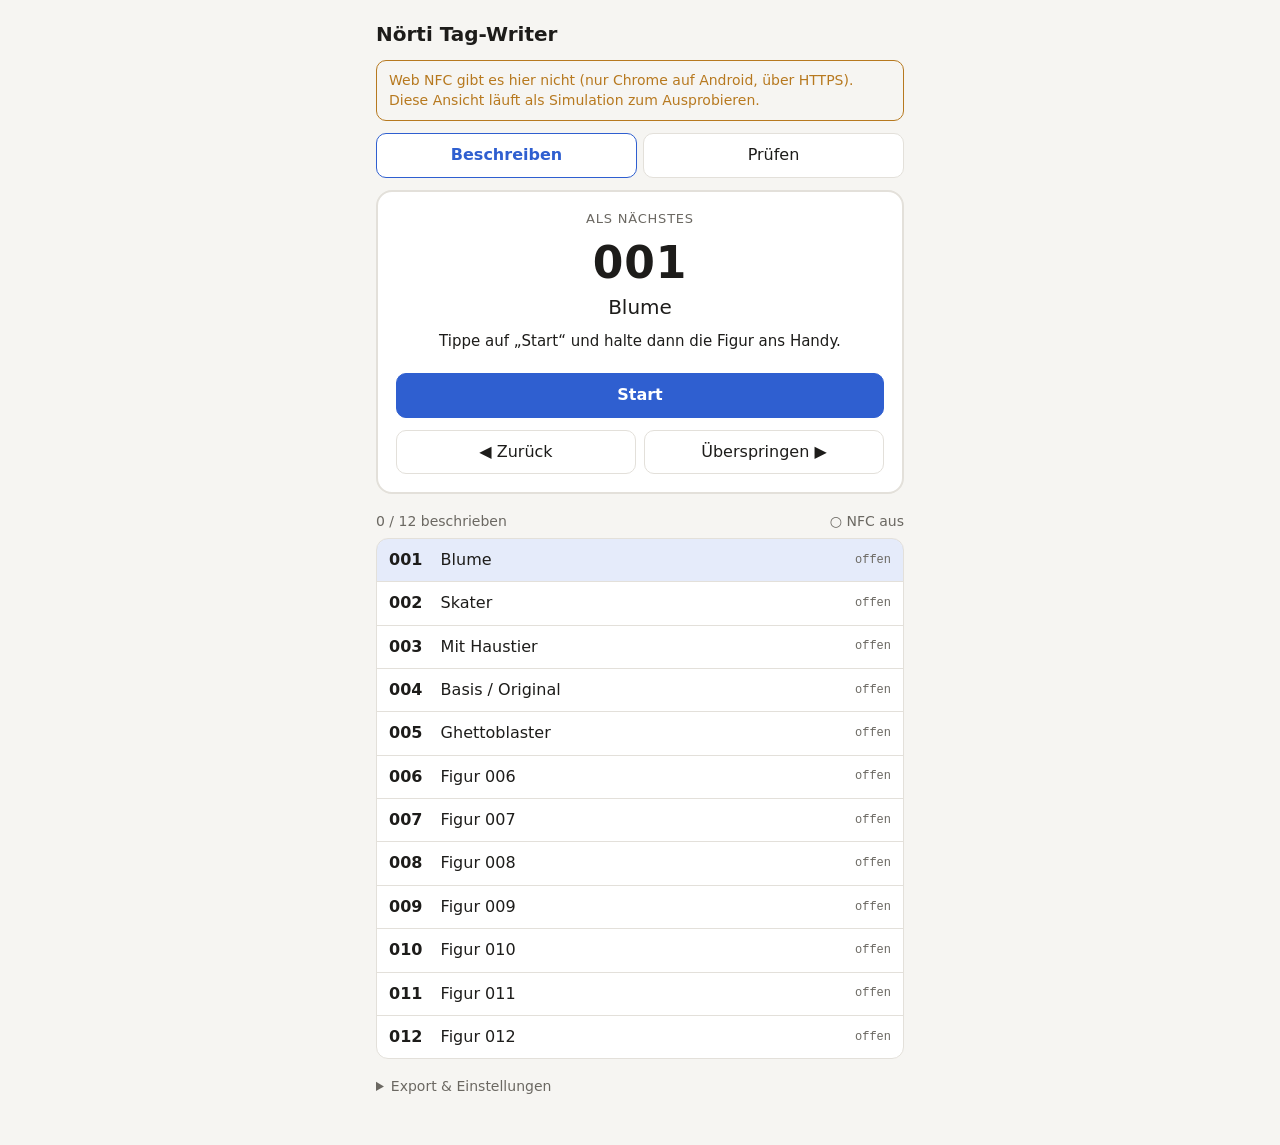
==== index.html @ cc027b25 "NFC-Tag-Writer (Web NFC) und neuer Stand: erste Figur gedruckt, Blender-Rig Co-Authored-By: Claude O" ====
<!doctype html>
<html lang="de">
<head>
<meta charset="utf-8">
<meta name="viewport" content="width=device-width, initial-scale=1, viewport-fit=cover">
<title>Nörti Tag-Writer</title>
<style>
  :root {
    --bg: #f6f5f2; --card: #ffffff; --ink: #1d1c1a; --muted: #6b6862; --line: #e3e0da;
    --accent: #2f5fd0; --ok: #1f8a4c; --warn: #b7791f; --err: #c0392b;
  }
  @media (prefers-color-scheme: dark) {
    :root { --bg: #151514; --card: #1f1f1d; --ink: #f1efea; --muted: #a29e96; --line: #33322f;
      --accent: #7aa2ff; --ok: #4cc283; --warn: #e0a84a; --err: #ff6b5b; }
  }
  * { box-sizing: border-box; }
  body { margin: 0; background: var(--bg); color: var(--ink);
    font: 16px/1.4 system-ui, -apple-system, "Segoe UI", Roboto, sans-serif; }
  main { max-width: 560px; margin: 0 auto; padding: 16px 16px 48px; }
  h1 { font-size: 20px; margin: 4px 0 12px; }
  .banner { border: 1px solid var(--warn); color: var(--warn); border-radius: 10px; padding: 10px 12px; font-size: 14px; margin-bottom: 12px; }
  .modes { display: flex; gap: 6px; margin-bottom: 12px; }
  .modes button { flex: 1; }
  button { font: inherit; border: 1px solid var(--line); background: var(--card); color: var(--ink);
    border-radius: 10px; padding: 10px 12px; cursor: pointer; }
  button.primary { background: var(--accent); border-color: var(--accent); color: #fff; font-weight: 600; }
  button.on { border-color: var(--accent); color: var(--accent); font-weight: 600; }
  button:disabled { opacity: .5; }
  .now { background: var(--card); border: 2px solid var(--line); border-radius: 16px; padding: 18px; text-align: center; transition: border-color .2s, background .2s; }
  .now.ok { border-color: var(--ok); } .now.warn { border-color: var(--warn); } .now.err { border-color: var(--err); }
  .now .label { color: var(--muted); font-size: 13px; text-transform: uppercase; letter-spacing: .06em; }
  .now .id { font-size: 44px; font-weight: 800; letter-spacing: .02em; margin: 4px 0 0; font-variant-numeric: tabular-nums; }
  .now .name { font-size: 20px; margin-bottom: 10px; }
  .status { min-height: 2.8em; font-size: 15px; }
  .status.ok { color: var(--ok); } .status.warn { color: var(--warn); } .status.err { color: var(--err); }
  .row { display: flex; gap: 8px; margin-top: 12px; }
  .row > * { flex: 1; }
  .progress { display: flex; justify-content: space-between; color: var(--muted); font-size: 14px; margin: 18px 0 6px; }
  ul { list-style: none; margin: 0; padding: 0; border: 1px solid var(--line); border-radius: 12px; overflow: hidden; background: var(--card); }
  li { display: flex; align-items: center; gap: 10px; padding: 10px 12px; border-top: 1px solid var(--line); cursor: pointer; }
  li:first-child { border-top: 0; }
  li.cur { background: color-mix(in srgb, var(--accent) 12%, transparent); }
  li .fid { font-weight: 700; font-variant-numeric: tabular-nums; width: 2.6em; }
  li .fname { flex: 1; min-width: 0; overflow: hidden; text-overflow: ellipsis; white-space: nowrap; }
  li .chip { font-size: 12px; color: var(--muted); text-align: right; font-family: ui-monospace, monospace; }
  li .chip.ok { color: var(--ok); }
  details { margin-top: 18px; color: var(--muted); font-size: 14px; }
  details .row button { font-size: 14px; }
  code { font-size: 12px; word-break: break-all; }
  #sim { display: none; }
</style>
</head>
<body>
<main>
  <h1>Nörti Tag-Writer</h1>
  <div id="banner" class="banner" hidden></div>

  <div class="modes">
    <button id="mWrite" class="on">Beschreiben</button>
    <button id="mCheck">Prüfen</button>
  </div>

  <section id="now" class="now">
    <div class="label" id="nowLabel">Als Nächstes</div>
    <div class="id" id="nowId">–</div>
    <div class="name" id="nowName"></div>
    <div class="status" id="status">Tippe auf „Start“ und halte dann die Figur ans Handy.</div>
    <button id="start" class="primary" style="width:100%">Start</button>
    <div class="row">
      <button id="prev">◀ Zurück</button>
      <button id="skip">Überspringen ▶</button>
    </div>
    <div class="row" id="sim">
      <button id="simNew">Neuen Tag simulieren</button>
      <button id="simAgain">Letzten Tag nochmal</button>
    </div>
  </section>

  <div class="progress"><span id="prog"></span><span id="active"></span></div>
  <ul id="list"></ul>

  <details>
    <summary>Export &amp; Einstellungen</summary>
    <p>Tag-Inhalt: URL <code id="urlEx"></code> + Datensatz <code>application/vnd.noerti+json</code>.</p>
    <div class="row">
      <button id="copy">UIDs kopieren (CSV)</button>
      <button id="dl">CSV herunterladen</button>
    </div>
    <div class="row"><button id="reset">Fortschritt zurücksetzen</button></div>
  </details>
</main>

<script>
(() => {
  const MIME = 'application/vnd.noerti+json';
  const STORE = 'noerti-tagwriter-v1';
  const $ = (s) => document.querySelector(s);
  const enc = new TextEncoder(), dec = new TextDecoder();
  const SIM = !('NDEFReader' in window);

  let cfg = { baseUrl: '' }, figs = [], log = {};
  let cur = 0, mode = 'write', reader = null, active = false, busy = false;
  let lastWrite = null, overwriteArmed = null, wakeLock = null;
  const simTags = {}; let simLast = null;

  // ---------- Speicher ----------
  const load = () => { try { log = JSON.parse(localStorage.getItem(STORE)) || {}; } catch { log = {}; } };
  const save = () => { try { localStorage.setItem(STORE, JSON.stringify(log)); } catch {} };

  // ---------- Tag-Inhalt ----------
  function figUrl(id) {
    const base = cfg.baseUrl || new URL('f/', location.href).href;
    return base.replace(/\/?$/, '/') + '?id=' + encodeURIComponent(id);
  }
  function message(f) {
    return { records: [
      { recordType: 'url', data: figUrl(f.id) },
      { recordType: 'mime', mediaType: MIME, data: enc.encode(JSON.stringify({ id: f.id, v: 1 })) }
    ] };
  }
  function parse(msg) {
    const out = { id: null, url: null, empty: true };
    if (!msg || !msg.records) return out;
    for (const r of msg.records) {
      out.empty = false;
      try {
        if (r.recordType === 'mime' && r.mediaType === MIME) out.id = JSON.parse(dec.decode(r.data)).id || out.id;
        if (r.recordType === 'url' || r.recordType === 'absolute-url') {
          out.url = dec.decode(r.data);
          if (!out.id) { const m = out.url.match(/[?&]id=([^&#]+)/); if (m) out.id = decodeURIComponent(m[1]); }
        }
      } catch {}
    }
    return out;
  }
  const figById = (id) => figs.find((f) => f.id === id);
  const label = (id) => { const f = figById(id); return f ? `${f.id} ${f.name}` : id; };
  const ownerOf = (serial) => Object.keys(log).find((id) => log[id].serial === serial);

  // ---------- Feedback ----------
  function say(kind, text) {
    const s = $('#status'); s.className = 'status ' + (kind || ''); s.textContent = text;
    $('#now').className = 'now ' + (kind || '');
    if (navigator.vibrate) navigator.vibrate(kind === 'ok' ? 80 : kind === 'err' ? [200, 80, 200] : kind === 'warn' ? [60, 60, 60] : 0);
  }
  function nextOpen(from) {
    for (let i = from; i < figs.length; i++) if (!log[figs[i].id]) return i;
    for (let i = 0; i < from; i++) if (!log[figs[i].id]) return i;
    return figs.length;
  }

  // ---------- Kern: ein Tag wurde erkannt ----------
  async function onTag(serial, msg) {
    if (busy) return;
    const found = parse(msg);

    if (mode === 'check') {
      const own = ownerOf(serial);
      if (found.id) say('ok', `Das ist ${label(found.id)}.` + (own && own !== found.id ? ` (Achtung: Protokoll sagt ${label(own)})` : ''));
      else say('warn', found.empty ? 'Leerer Tag – noch nicht beschrieben.' : 'Tag hat fremden Inhalt (kein Nörti).');
      $('#nowId').textContent = found.id || '?';
      $('#nowName').textContent = found.id ? (figById(found.id)?.name || '') : 'UID ' + serial;
      return;
    }

    const f = figs[cur];
    if (!f) { say('ok', 'Alle Figuren sind beschrieben. 🎉'); return; }

    // Gleicher Tag direkt nach dem Schreiben → als Kontrolle werten
    if (lastWrite && lastWrite.serial === serial) {
      if (found.id === lastWrite.id && log[lastWrite.id]) {
        log[lastWrite.id].verified = true; save(); render();
        say('ok', `${label(lastWrite.id)} geprüft ✓ – jetzt die nächste Figur (${f.id}) ranhalten.`);
      } else {
        say('warn', `Das ist noch der Tag von ${label(lastWrite.id)}. Nächste Figur (${f.id}) ranhalten.`);
      }
      return;
    }

    // Schutz: Tag gehört schon einer anderen Figur
    const conflict = (found.id && found.id !== f.id) ? found.id : (ownerOf(serial) && ownerOf(serial) !== f.id ? ownerOf(serial) : null);
    if (conflict && overwriteArmed !== serial) {
      overwriteArmed = serial;
      say('warn', `Dieser Tag ist schon ${label(conflict)}. Nochmal ranhalten, um ihn mit ${f.id} zu überschreiben.`);
      return;
    }

    busy = true;
    say('', `Schreibe ${f.id} …`);
    try {
      if (SIM) { simTags[serial] = message(f); await new Promise((r) => setTimeout(r, 250)); }
      else await reader.write(message(f), { overwrite: true });
      for (const id of Object.keys(log)) if (log[id].serial === serial) delete log[id];
      log[f.id] = { serial, time: new Date().toISOString(), verified: false };
      save();
      lastWrite = { serial, id: f.id }; overwriteArmed = null;
      cur = nextOpen(cur + 1);
      render();
      const n = figs[cur];
      say('ok', `${label(f.id)} geschrieben ✓` + (n ? ` – weiter mit ${n.id}.` : ' – alle fertig! 🎉'));
    } catch (e) {
      say('err', 'Schreiben fehlgeschlagen: ' + (e && e.message ? e.message : e) + ' – Figur ruhig halten und nochmal.');
    } finally { busy = false; }
  }

  // ---------- Start ----------
  async function start() {
    if (active) return;
    if (SIM) { active = true; $('#sim').style.display = 'flex'; render(); say('', 'Simulation aktiv – nutze die Buttons unten.'); return; }
    try {
      reader = new NDEFReader();
      await reader.scan();
      reader.onreading = (e) => onTag(e.serialNumber, e.message);
      reader.onreadingerror = () => say('err', 'Tag nicht lesbar – Figur etwas verschieben und nochmal.');
      active = true; render();
      say('', mode === 'write' ? `Bereit. Halte ${figs[cur] ? figs[cur].id : 'die Figur'} ans Handy.` : 'Bereit. Halte eine Figur ans Handy.');
      try { wakeLock = await navigator.wakeLock?.request('screen'); } catch {}
    } catch (e) {
      const m = e && e.name === 'NotAllowedError' ? 'NFC-Berechtigung verweigert. In den Seiteneinstellungen erlauben.'
              : e && e.name === 'NotSupportedError' ? 'NFC ist aus oder nicht verfügbar. In den Android-Einstellungen NFC einschalten.'
              : 'NFC-Start fehlgeschlagen: ' + (e && e.message ? e.message : e);
      say('err', m);
    }
  }
  document.addEventListener('visibilitychange', async () => {
    if (active && !SIM && document.visibilityState === 'visible') { try { wakeLock = await navigator.wakeLock?.request('screen'); } catch {} }
  });

  // ---------- Darstellung ----------
  function render() {
    const f = figs[cur];
    if (mode === 'write') {
      $('#nowLabel').textContent = f ? 'Als Nächstes' : 'Fertig';
      $('#nowId').textContent = f ? f.id : '✓';
      $('#nowName').textContent = f ? f.name : 'Alle Figuren beschrieben';
    } else {
      $('#nowLabel').textContent = 'Prüfen';
    }
    $('#start').textContent = active ? 'NFC aktiv' : 'Start';
    $('#start').disabled = active;
    $('#prev').disabled = $('#skip').disabled = mode !== 'write';
    $('#mWrite').classList.toggle('on', mode === 'write');
    $('#mCheck').classList.toggle('on', mode === 'check');
    const done = figs.filter((x) => log[x.id]).length;
    $('#prog').textContent = `${done} / ${figs.length} beschrieben`;
    $('#active').textContent = active ? (SIM ? '● Simulation' : '● NFC an') : '○ NFC aus';
    $('#urlEx').textContent = figUrl(f ? f.id : (figs[0] ? figs[0].id : '001'));
    const ul = $('#list'); ul.innerHTML = '';
    figs.forEach((x, i) => {
      const li = document.createElement('li');
      if (i === cur && mode === 'write') li.className = 'cur';
      const e = log[x.id];
      li.innerHTML = `<span class="fid"></span><span class="fname"></span><span class="chip"></span>`;
      li.children[0].textContent = x.id; li.children[1].textContent = x.name;
      const chip = li.children[2];
      if (e) { chip.textContent = (e.verified ? '✓✓ ' : '✓ ') + e.serial.slice(-8); chip.classList.add('ok'); }
      else chip.textContent = 'offen';
      li.onclick = () => { mode = 'write'; cur = i; lastWrite = null; overwriteArmed = null; render(); say('', `Halte ${x.id} ans Handy.`); };
      ul.appendChild(li);
    });
  }

  // ---------- Export ----------
  function csv() {
    const rows = [['id', 'name', 'uid', 'zeit', 'geprueft']];
    for (const f of figs) { const e = log[f.id]; rows.push([f.id, f.name, e ? e.serial : '', e ? e.time : '', e && e.verified ? 'ja' : '']); }
    return rows.map((r) => r.map((c) => /[;"\n]/.test(c) ? `"${c.replace(/"/g, '""')}"` : c).join(';')).join('\n');
  }

  // ---------- Buttons ----------
  $('#start').onclick = start;
  $('#mWrite').onclick = () => { mode = 'write'; render(); say('', figs[cur] ? `Halte ${figs[cur].id} ans Handy.` : 'Alle Figuren sind beschrieben.'); };
  $('#mCheck').onclick = () => { mode = 'check'; render(); $('#nowId').textContent = '?'; $('#nowName').textContent = ''; say('', active ? 'Halte eine Figur ans Handy.' : 'Erst „Start“ tippen.'); };
  $('#prev').onclick = () => { cur = Math.max(0, cur - 1); lastWrite = null; overwriteArmed = null; render(); say('', `Halte ${figs[cur].id} ans Handy.`); };
  $('#skip').onclick = () => { cur = Math.min(figs.length, cur + 1); lastWrite = null; overwriteArmed = null; render(); say('', figs[cur] ? `Halte ${figs[cur].id} ans Handy.` : 'Ende der Liste.'); };
  $('#copy').onclick = async () => { try { await navigator.clipboard.writeText(csv()); say('ok', 'CSV kopiert.'); } catch { say('err', 'Kopieren nicht erlaubt – nimm „herunterladen“.'); } };
  $('#dl').onclick = () => {
    const a = document.createElement('a');
    a.href = URL.createObjectURL(new Blob([csv()], { type: 'text/csv' }));
    a.download = 'noerti-tags.csv'; a.click(); setTimeout(() => URL.revokeObjectURL(a.href), 1000);
  };
  $('#reset').onclick = () => { if (confirm('Fortschritt (nur auf diesem Gerät) löschen? Die Tags selbst bleiben beschrieben.')) { log = {}; save(); cur = 0; lastWrite = null; render(); say('', 'Zurückgesetzt.'); } };
  const randSerial = () => Array.from({ length: 7 }, () => Math.floor(Math.random() * 256).toString(16).padStart(2, '0')).join(':');
  $('#simNew').onclick = () => { simLast = randSerial(); onTag(simLast, simTags[simLast]); };
  $('#simAgain').onclick = () => { if (simLast) onTag(simLast, simTags[simLast]); };

  // ---------- Init ----------
  if (SIM) {
    const b = $('#banner'); b.hidden = false;
    b.textContent = 'Web NFC gibt es hier nicht (nur Chrome auf Android, über HTTPS). Diese Ansicht läuft als Simulation zum Ausprobieren.';
  }
  load();
  fetch('figuren.json', { cache: 'no-store' }).then((r) => r.json()).then((d) => {
    cfg = d; figs = d.figuren || [];
    cur = nextOpen(0); render();
  }).catch(() => say('err', 'figuren.json konnte nicht geladen werden.'));
})();
</script>
</body>
</html>
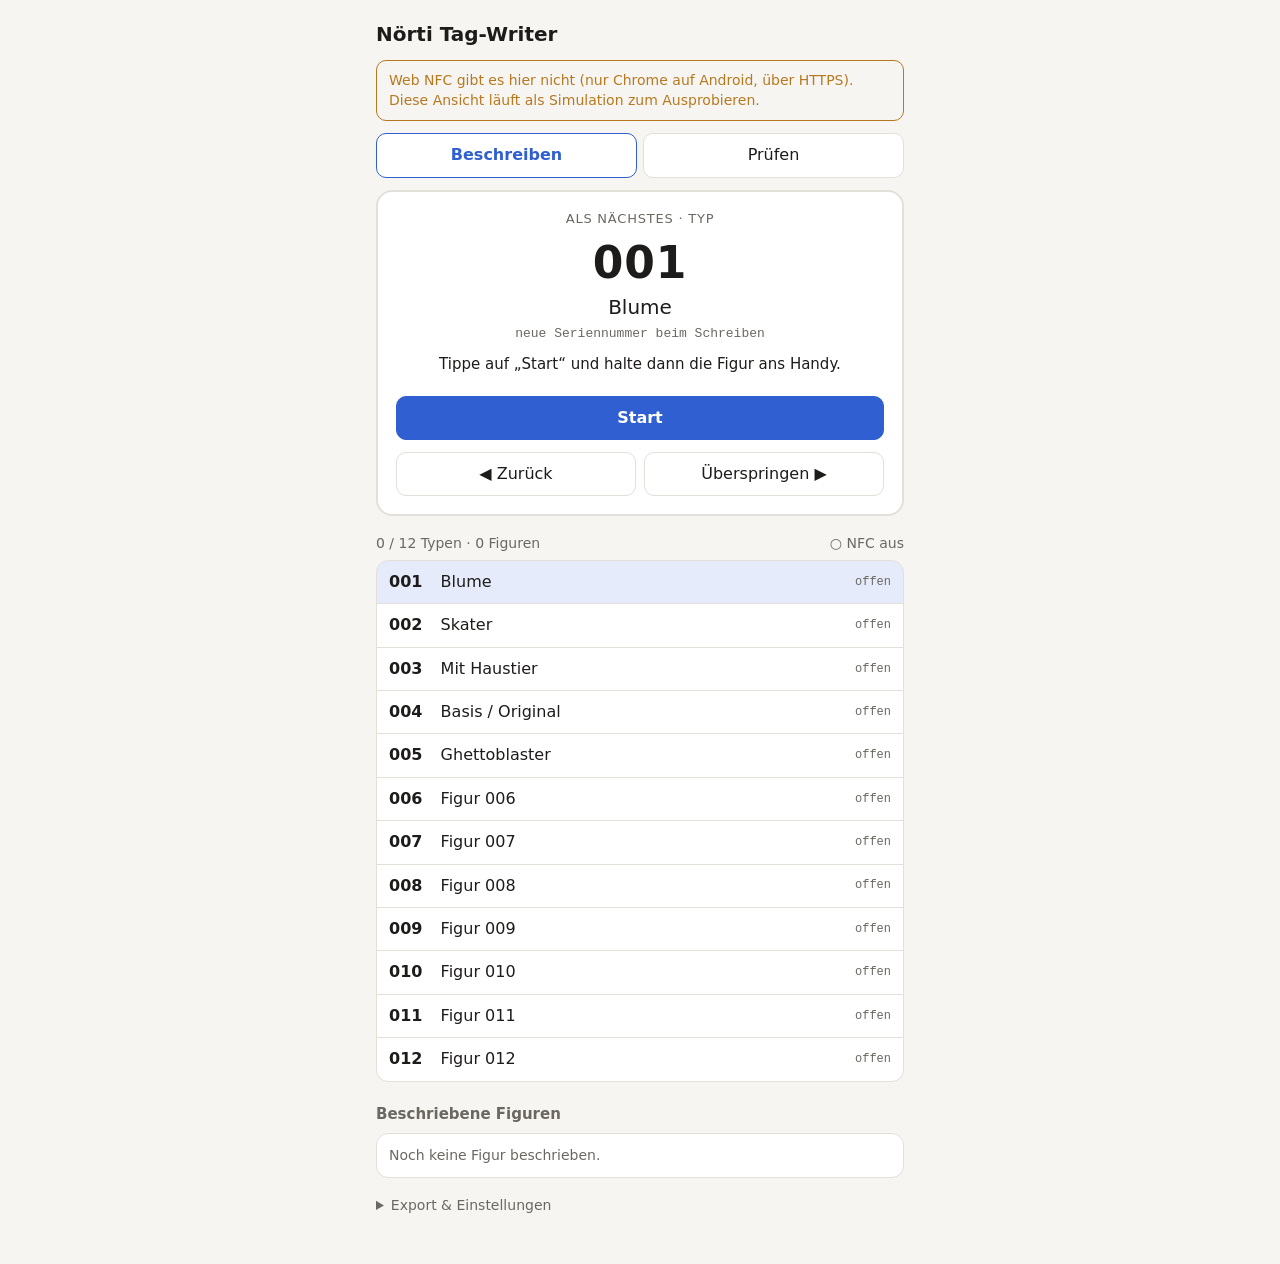
==== commit 8868d4e7: "Phase 0: Tag-Writer schreibt Typ + zufällige Seriennummer Co-Authored-By: Claude Opus 5.5 <noreply@a" ====
--- a/index.html
+++ b/index.html
@@ -18,6 +18,7 @@
     font: 16px/1.4 system-ui, -apple-system, "Segoe UI", Roboto, sans-serif; }
   main { max-width: 560px; margin: 0 auto; padding: 16px 16px 48px; }
   h1 { font-size: 20px; margin: 4px 0 12px; }
+  h2 { font-size: 15px; margin: 22px 0 8px; color: var(--muted); font-weight: 600; }
   .banner { border: 1px solid var(--warn); color: var(--warn); border-radius: 10px; padding: 10px 12px; font-size: 14px; margin-bottom: 12px; }
   .modes { display: flex; gap: 6px; margin-bottom: 12px; }
   .modes button { flex: 1; }
@@ -26,24 +27,28 @@
   button.primary { background: var(--accent); border-color: var(--accent); color: #fff; font-weight: 600; }
   button.on { border-color: var(--accent); color: var(--accent); font-weight: 600; }
   button:disabled { opacity: .5; }
-  .now { background: var(--card); border: 2px solid var(--line); border-radius: 16px; padding: 18px; text-align: center; transition: border-color .2s, background .2s; }
+  .now { background: var(--card); border: 2px solid var(--line); border-radius: 16px; padding: 18px; text-align: center; transition: border-color .2s; }
   .now.ok { border-color: var(--ok); } .now.warn { border-color: var(--warn); } .now.err { border-color: var(--err); }
   .now .label { color: var(--muted); font-size: 13px; text-transform: uppercase; letter-spacing: .06em; }
   .now .id { font-size: 44px; font-weight: 800; letter-spacing: .02em; margin: 4px 0 0; font-variant-numeric: tabular-nums; }
-  .now .name { font-size: 20px; margin-bottom: 10px; }
+  .now .name { font-size: 20px; margin-bottom: 4px; }
+  .now .sub { font-size: 13px; color: var(--muted); margin-bottom: 10px; font-family: ui-monospace, monospace; min-height: 1.2em; }
   .status { min-height: 2.8em; font-size: 15px; }
   .status.ok { color: var(--ok); } .status.warn { color: var(--warn); } .status.err { color: var(--err); }
   .row { display: flex; gap: 8px; margin-top: 12px; }
   .row > * { flex: 1; }
   .progress { display: flex; justify-content: space-between; color: var(--muted); font-size: 14px; margin: 18px 0 6px; }
   ul { list-style: none; margin: 0; padding: 0; border: 1px solid var(--line); border-radius: 12px; overflow: hidden; background: var(--card); }
-  li { display: flex; align-items: center; gap: 10px; padding: 10px 12px; border-top: 1px solid var(--line); cursor: pointer; }
+  li { display: flex; align-items: center; gap: 10px; padding: 10px 12px; border-top: 1px solid var(--line); }
   li:first-child { border-top: 0; }
+  #list li { cursor: pointer; }
   li.cur { background: color-mix(in srgb, var(--accent) 12%, transparent); }
   li .fid { font-weight: 700; font-variant-numeric: tabular-nums; width: 2.6em; }
   li .fname { flex: 1; min-width: 0; overflow: hidden; text-overflow: ellipsis; white-space: nowrap; }
   li .chip { font-size: 12px; color: var(--muted); text-align: right; font-family: ui-monospace, monospace; }
   li .chip.ok { color: var(--ok); }
+  li.old { opacity: .55; }
+  .empty { color: var(--muted); font-size: 14px; padding: 12px; }
   details { margin-top: 18px; color: var(--muted); font-size: 14px; }
   details .row button { font-size: 14px; }
   code { font-size: 12px; word-break: break-all; }
@@ -64,6 +69,7 @@
     <div class="label" id="nowLabel">Als Nächstes</div>
     <div class="id" id="nowId">–</div>
     <div class="name" id="nowName"></div>
+    <div class="sub" id="nowSub"></div>
     <div class="status" id="status">Tippe auf „Start“ und halte dann die Figur ans Handy.</div>
     <button id="start" class="primary" style="width:100%">Start</button>
     <div class="row">
@@ -79,63 +85,82 @@
   <div class="progress"><span id="prog"></span><span id="active"></span></div>
   <ul id="list"></ul>
 
+  <h2>Beschriebene Figuren</h2>
+  <ul id="written"></ul>
+
   <details>
     <summary>Export &amp; Einstellungen</summary>
-    <p>Tag-Inhalt: URL <code id="urlEx"></code> + Datensatz <code>application/vnd.noerti+json</code>.</p>
+    <p>Tag-Inhalt: <code id="urlEx"></code><br>Jede Figur bekommt beim Schreiben eine neue, zufällige Seriennummer.
+       Die Liste unbedingt exportieren und im Vault sichern: Sie wird später in die Datenbank übernommen.</p>
     <div class="row">
-      <button id="copy">UIDs kopieren (CSV)</button>
+      <button id="copy">Liste kopieren (CSV)</button>
       <button id="dl">CSV herunterladen</button>
     </div>
-    <div class="row"><button id="reset">Fortschritt zurücksetzen</button></div>
+    <div class="row"><button id="reset">Liste auf diesem Handy löschen</button></div>
+    <div class="row" id="resetConfirm" hidden>
+      <button id="resetYes">Ja, löschen</button>
+      <button id="resetNo">Abbrechen</button>
+    </div>
   </details>
 </main>
 
 <script>
 (() => {
-  const MIME = 'application/vnd.noerti+json';
-  const STORE = 'noerti-tagwriter-v1';
+  const STORE = 'noerti-tagwriter-v2';
+  const ALPHABET = '23456789ABCDEFGHJKMNPQRSTUVWXYZ'; // 31 Zeichen, ohne 0/1/I/L/O
+  const SERIAL_LEN = 8;
   const $ = (s) => document.querySelector(s);
-  const enc = new TextEncoder(), dec = new TextDecoder();
+  const dec = new TextDecoder();
   const SIM = !('NDEFReader' in window);
 
-  let cfg = { baseUrl: '' }, figs = [], log = {};
+  let cfg = { baseUrl: '' }, types = [], log = [];
   let cur = 0, mode = 'write', reader = null, active = false, busy = false;
   let lastWrite = null, overwriteArmed = null, wakeLock = null;
   const simTags = {}; let simLast = null;
 
   // ---------- Speicher ----------
-  const load = () => { try { log = JSON.parse(localStorage.getItem(STORE)) || {}; } catch { log = {}; } };
+  const load = () => { try { log = JSON.parse(localStorage.getItem(STORE)) || []; } catch { log = []; } };
   const save = () => { try { localStorage.setItem(STORE, JSON.stringify(log)); } catch {} };
+  const live = () => log.filter((e) => !e.replaced);
+  const countOf = (t) => live().filter((e) => e.t === t).length;
+  const bySerial = (s) => log.find((e) => e.s === s && !e.replaced);
+
+  // ---------- Seriennummer ----------
+  function newSerial() {
+    for (;;) {
+      let out = '';
+      while (out.length < SERIAL_LEN) {
+        const buf = new Uint8Array(16); crypto.getRandomValues(buf);
+        for (const b of buf) { if (b < 248 && out.length < SERIAL_LEN) out += ALPHABET[b % 31]; } // 248 = 8*31, kein Bias
+      }
+      if (!log.some((e) => e.s === out)) return out;
+    }
+  }
 
   // ---------- Tag-Inhalt ----------
-  function figUrl(id) {
+  function figUrl(t, s) {
     const base = cfg.baseUrl || new URL('f/', location.href).href;
-    return base.replace(/\/?$/, '/') + '?id=' + encodeURIComponent(id);
-  }
-  function message(f) {
-    return { records: [
-      { recordType: 'url', data: figUrl(f.id) },
-      { recordType: 'mime', mediaType: MIME, data: enc.encode(JSON.stringify({ id: f.id, v: 1 })) }
-    ] };
-  }
+    return base.replace(/\/?$/, '/') + '?t=' + encodeURIComponent(t) + '&s=' + encodeURIComponent(s);
+  }
+  const message = (t, s) => ({ records: [{ recordType: 'url', data: figUrl(t, s) }] });
   function parse(msg) {
-    const out = { id: null, url: null, empty: true };
-    if (!msg || !msg.records) return out;
+    const out = { t: null, s: null, legacy: null, foreign: false, empty: true };
+    if (!msg || !msg.records || !msg.records.length) return out;
+    out.empty = false;
     for (const r of msg.records) {
-      out.empty = false;
+      if (r.recordType !== 'url' && r.recordType !== 'absolute-url') continue;
       try {
-        if (r.recordType === 'mime' && r.mediaType === MIME) out.id = JSON.parse(dec.decode(r.data)).id || out.id;
-        if (r.recordType === 'url' || r.recordType === 'absolute-url') {
-          out.url = dec.decode(r.data);
-          if (!out.id) { const m = out.url.match(/[?&]id=([^&#]+)/); if (m) out.id = decodeURIComponent(m[1]); }
-        }
+        const u = new URL(typeof r.data === 'string' ? r.data : dec.decode(r.data)); // String nur in der Simulation
+        if (!/\/f\/?$/.test(u.pathname)) continue;
+        out.t = u.searchParams.get('t'); out.s = u.searchParams.get('s');
+        out.legacy = u.searchParams.get('id');
       } catch {}
     }
+    out.foreign = !out.s && !out.legacy;
     return out;
   }
-  const figById = (id) => figs.find((f) => f.id === id);
-  const label = (id) => { const f = figById(id); return f ? `${f.id} ${f.name}` : id; };
-  const ownerOf = (serial) => Object.keys(log).find((id) => log[id].serial === serial);
+  const typeById = (id) => types.find((f) => f.id === id);
+  const label = (id) => { const f = typeById(id); return f ? `${f.id} ${f.name}` : id; };
 
   // ---------- Feedback ----------
   function say(kind, text) {
@@ -144,60 +169,71 @@
     if (navigator.vibrate) navigator.vibrate(kind === 'ok' ? 80 : kind === 'err' ? [200, 80, 200] : kind === 'warn' ? [60, 60, 60] : 0);
   }
   function nextOpen(from) {
-    for (let i = from; i < figs.length; i++) if (!log[figs[i].id]) return i;
-    for (let i = 0; i < from; i++) if (!log[figs[i].id]) return i;
-    return figs.length;
+    for (let i = from; i < types.length; i++) if (!countOf(types[i].id)) return i;
+    for (let i = 0; i < from; i++) if (!countOf(types[i].id)) return i;
+    return types.length;
   }
 
   // ---------- Kern: ein Tag wurde erkannt ----------
-  async function onTag(serial, msg) {
+  async function onTag(uid, msg) {
     if (busy) return;
     const found = parse(msg);
 
     if (mode === 'check') {
-      const own = ownerOf(serial);
-      if (found.id) say('ok', `Das ist ${label(found.id)}.` + (own && own !== found.id ? ` (Achtung: Protokoll sagt ${label(own)})` : ''));
-      else say('warn', found.empty ? 'Leerer Tag – noch nicht beschrieben.' : 'Tag hat fremden Inhalt (kein Nörti).');
-      $('#nowId').textContent = found.id || '?';
-      $('#nowName').textContent = found.id ? (figById(found.id)?.name || '') : 'UID ' + serial;
-      return;
-    }
-
-    const f = figs[cur];
-    if (!f) { say('ok', 'Alle Figuren sind beschrieben. 🎉'); return; }
-
-    // Gleicher Tag direkt nach dem Schreiben → als Kontrolle werten
-    if (lastWrite && lastWrite.serial === serial) {
-      if (found.id === lastWrite.id && log[lastWrite.id]) {
-        log[lastWrite.id].verified = true; save(); render();
-        say('ok', `${label(lastWrite.id)} geprüft ✓ – jetzt die nächste Figur (${f.id}) ranhalten.`);
+      if (found.s) {
+        const known = bySerial(found.s);
+        say('ok', `Figur ${label(found.t)} · Seriennummer ${found.s}` + (known ? '' : ' (nicht in der Liste auf diesem Handy)'));
+        $('#nowId').textContent = found.t || '?'; $('#nowName').textContent = typeById(found.t)?.name || ''; $('#nowSub').textContent = found.s;
       } else {
-        say('warn', `Das ist noch der Tag von ${label(lastWrite.id)}. Nächste Figur (${f.id}) ranhalten.`);
+        say('warn', found.empty ? 'Leerer Tag – noch nicht beschrieben.' : found.legacy ? `Altes Format (${label(found.legacy)}), noch ohne Seriennummer.` : 'Tag hat fremden Inhalt (kein Nörti).');
+        $('#nowId').textContent = '?'; $('#nowName').textContent = ''; $('#nowSub').textContent = 'UID ' + uid;
       }
       return;
     }
 
-    // Schutz: Tag gehört schon einer anderen Figur
-    const conflict = (found.id && found.id !== f.id) ? found.id : (ownerOf(serial) && ownerOf(serial) !== f.id ? ownerOf(serial) : null);
-    if (conflict && overwriteArmed !== serial) {
-      overwriteArmed = serial;
-      say('warn', `Dieser Tag ist schon ${label(conflict)}. Nochmal ranhalten, um ihn mit ${f.id} zu überschreiben.`);
+    const f = types[cur];
+    if (!f) { say('ok', 'Alle Typen haben eine Figur. Für weitere: Typ in der Liste antippen.'); return; }
+
+    // Gleicher Tag direkt nach dem Schreiben → Kontrolle
+    if (lastWrite && lastWrite.uid === uid) {
+      if (found.s === lastWrite.s) {
+        const e = bySerial(lastWrite.s); if (e) { e.verified = true; save(); render(); }
+        say('ok', `${label(lastWrite.t)} geprüft ✓ – jetzt die nächste Figur ranhalten.`);
+      } else say('warn', `Das ist noch der Tag von ${label(lastWrite.t)}. Nächste Figur ranhalten.`);
       return;
     }
 
+    // Tag hat schon eine Seriennummer
+    if (found.s) {
+      if (found.t === f.id) {
+        if (!bySerial(found.s)) { log.push({ s: found.s, t: found.t, uid, time: new Date().toISOString(), verified: true, imported: true }); save(); }
+        lastWrite = { uid, s: found.s, t: found.t };
+        cur = nextOpen(cur + 1); render();
+        say('ok', `Ist schon ${label(found.t)} (${found.s}) – nichts geändert.`);
+        return;
+      }
+      if (overwriteArmed !== uid) {
+        overwriteArmed = uid;
+        say('warn', `Dieser Tag ist schon ${label(found.t)} (${found.s}). Nochmal ranhalten, um ihn als ${f.id} mit neuer Seriennummer zu beschreiben.`);
+        return;
+      }
+    }
+
+    // Schreiben
     busy = true;
-    say('', `Schreibe ${f.id} …`);
+    const s = newSerial();
+    say('', `Schreibe ${f.id} · ${s} …`);
     try {
-      if (SIM) { simTags[serial] = message(f); await new Promise((r) => setTimeout(r, 250)); }
-      else await reader.write(message(f), { overwrite: true });
-      for (const id of Object.keys(log)) if (log[id].serial === serial) delete log[id];
-      log[f.id] = { serial, time: new Date().toISOString(), verified: false };
+      if (SIM) { simTags[uid] = message(f.id, s); await new Promise((r) => setTimeout(r, 250)); }
+      else await reader.write(message(f.id, s), { overwrite: true });
+      for (const e of log) if ((e.uid === uid || (found.s && e.s === found.s)) && !e.replaced) e.replaced = true;
+      log.push({ s, t: f.id, uid, time: new Date().toISOString(), verified: false });
       save();
-      lastWrite = { serial, id: f.id }; overwriteArmed = null;
+      lastWrite = { uid, s, t: f.id }; overwriteArmed = null;
       cur = nextOpen(cur + 1);
       render();
-      const n = figs[cur];
-      say('ok', `${label(f.id)} geschrieben ✓` + (n ? ` – weiter mit ${n.id}.` : ' – alle fertig! 🎉'));
+      const n = types[cur];
+      say('ok', `${label(f.id)} geschrieben ✓ (${s})` + (n ? ` – weiter mit ${n.id}.` : ' – alle Typen erledigt! 🎉'));
     } catch (e) {
       say('err', 'Schreiben fehlgeschlagen: ' + (e && e.message ? e.message : e) + ' – Figur ruhig halten und nochmal.');
     } finally { busy = false; }
@@ -213,7 +249,7 @@
       reader.onreading = (e) => onTag(e.serialNumber, e.message);
       reader.onreadingerror = () => say('err', 'Tag nicht lesbar – Figur etwas verschieben und nochmal.');
       active = true; render();
-      say('', mode === 'write' ? `Bereit. Halte ${figs[cur] ? figs[cur].id : 'die Figur'} ans Handy.` : 'Bereit. Halte eine Figur ans Handy.');
+      say('', mode === 'write' ? `Bereit. Halte eine Figur vom Typ ${types[cur] ? types[cur].id : '?'} ans Handy.` : 'Bereit. Halte eine Figur ans Handy.');
       try { wakeLock = await navigator.wakeLock?.request('screen'); } catch {}
     } catch (e) {
       const m = e && e.name === 'NotAllowedError' ? 'NFC-Berechtigung verweigert. In den Seiteneinstellungen erlauben.'
@@ -228,60 +264,74 @@
 
   // ---------- Darstellung ----------
   function render() {
-    const f = figs[cur];
+    const f = types[cur];
     if (mode === 'write') {
-      $('#nowLabel').textContent = f ? 'Als Nächstes' : 'Fertig';
+      $('#nowLabel').textContent = f ? 'Als Nächstes · Typ' : 'Fertig';
       $('#nowId').textContent = f ? f.id : '✓';
-      $('#nowName').textContent = f ? f.name : 'Alle Figuren beschrieben';
-    } else {
-      $('#nowLabel').textContent = 'Prüfen';
-    }
+      $('#nowName').textContent = f ? f.name : 'Jeder Typ hat eine Figur';
+      $('#nowSub').textContent = f ? (countOf(f.id) ? `schon ${countOf(f.id)} Figur(en) – das wird eine weitere` : 'neue Seriennummer beim Schreiben') : '';
+    } else $('#nowLabel').textContent = 'Prüfen';
     $('#start').textContent = active ? 'NFC aktiv' : 'Start';
     $('#start').disabled = active;
     $('#prev').disabled = $('#skip').disabled = mode !== 'write';
     $('#mWrite').classList.toggle('on', mode === 'write');
     $('#mCheck').classList.toggle('on', mode === 'check');
-    const done = figs.filter((x) => log[x.id]).length;
-    $('#prog').textContent = `${done} / ${figs.length} beschrieben`;
+    const doneTypes = types.filter((x) => countOf(x.id)).length;
+    $('#prog').textContent = `${doneTypes} / ${types.length} Typen · ${live().length} Figuren`;
     $('#active').textContent = active ? (SIM ? '● Simulation' : '● NFC an') : '○ NFC aus';
-    $('#urlEx').textContent = figUrl(f ? f.id : (figs[0] ? figs[0].id : '001'));
+    $('#urlEx').textContent = figUrl(f ? f.id : (types[0] ? types[0].id : '001'), 'XXXXXXXX');
+
     const ul = $('#list'); ul.innerHTML = '';
-    figs.forEach((x, i) => {
+    types.forEach((x, i) => {
       const li = document.createElement('li');
       if (i === cur && mode === 'write') li.className = 'cur';
-      const e = log[x.id];
-      li.innerHTML = `<span class="fid"></span><span class="fname"></span><span class="chip"></span>`;
+      li.innerHTML = '<span class="fid"></span><span class="fname"></span><span class="chip"></span>';
       li.children[0].textContent = x.id; li.children[1].textContent = x.name;
-      const chip = li.children[2];
-      if (e) { chip.textContent = (e.verified ? '✓✓ ' : '✓ ') + e.serial.slice(-8); chip.classList.add('ok'); }
-      else chip.textContent = 'offen';
-      li.onclick = () => { mode = 'write'; cur = i; lastWrite = null; overwriteArmed = null; render(); say('', `Halte ${x.id} ans Handy.`); };
+      const n = countOf(x.id), chip = li.children[2];
+      if (n) { chip.textContent = `✓ ${n} Figur${n > 1 ? 'en' : ''}`; chip.classList.add('ok'); } else chip.textContent = 'offen';
+      li.onclick = () => { mode = 'write'; cur = i; lastWrite = null; overwriteArmed = null; render(); say('', `Halte eine Figur vom Typ ${x.id} ans Handy.`); };
       ul.appendChild(li);
     });
+
+    const wl = $('#written'); wl.innerHTML = '';
+    const rows = log.slice().reverse();
+    if (!rows.length) { const li = document.createElement('li'); li.className = 'empty'; li.textContent = 'Noch keine Figur beschrieben.'; wl.appendChild(li); }
+    rows.forEach((e) => {
+      const li = document.createElement('li'); if (e.replaced) li.className = 'old';
+      li.innerHTML = '<span class="fid"></span><span class="fname"></span><span class="chip"></span>';
+      li.children[0].textContent = e.t;
+      li.children[1].textContent = e.s + (e.replaced ? ' (überschrieben)' : '');
+      li.children[1].style.fontFamily = 'ui-monospace, monospace';
+      li.children[2].textContent = e.replaced ? '' : e.verified ? '✓✓ geprüft' : '✓';
+      if (!e.replaced) li.children[2].classList.add('ok');
+      wl.appendChild(li);
+    });
   }
 
   // ---------- Export ----------
   function csv() {
-    const rows = [['id', 'name', 'uid', 'zeit', 'geprueft']];
-    for (const f of figs) { const e = log[f.id]; rows.push([f.id, f.name, e ? e.serial : '', e ? e.time : '', e && e.verified ? 'ja' : '']); }
+    const rows = [['seriennummer', 'typ', 'name', 'tag_uid', 'zeit', 'geprueft']];
+    for (const e of live()) rows.push([e.s, e.t, typeById(e.t)?.name || '', e.uid, e.time, e.verified ? 'ja' : '']);
     return rows.map((r) => r.map((c) => /[;"\n]/.test(c) ? `"${c.replace(/"/g, '""')}"` : c).join(';')).join('\n');
   }
 
   // ---------- Buttons ----------
   $('#start').onclick = start;
-  $('#mWrite').onclick = () => { mode = 'write'; render(); say('', figs[cur] ? `Halte ${figs[cur].id} ans Handy.` : 'Alle Figuren sind beschrieben.'); };
-  $('#mCheck').onclick = () => { mode = 'check'; render(); $('#nowId').textContent = '?'; $('#nowName').textContent = ''; say('', active ? 'Halte eine Figur ans Handy.' : 'Erst „Start“ tippen.'); };
-  $('#prev').onclick = () => { cur = Math.max(0, cur - 1); lastWrite = null; overwriteArmed = null; render(); say('', `Halte ${figs[cur].id} ans Handy.`); };
-  $('#skip').onclick = () => { cur = Math.min(figs.length, cur + 1); lastWrite = null; overwriteArmed = null; render(); say('', figs[cur] ? `Halte ${figs[cur].id} ans Handy.` : 'Ende der Liste.'); };
-  $('#copy').onclick = async () => { try { await navigator.clipboard.writeText(csv()); say('ok', 'CSV kopiert.'); } catch { say('err', 'Kopieren nicht erlaubt – nimm „herunterladen“.'); } };
+  $('#mWrite').onclick = () => { mode = 'write'; render(); say('', types[cur] ? `Halte eine Figur vom Typ ${types[cur].id} ans Handy.` : 'Jeder Typ hat eine Figur.'); };
+  $('#mCheck').onclick = () => { mode = 'check'; render(); $('#nowId').textContent = '?'; $('#nowName').textContent = ''; $('#nowSub').textContent = ''; say('', active ? 'Halte eine Figur ans Handy.' : 'Erst „Start“ tippen.'); };
+  $('#prev').onclick = () => { cur = Math.max(0, cur - 1); lastWrite = null; overwriteArmed = null; render(); say('', `Halte eine Figur vom Typ ${types[cur].id} ans Handy.`); };
+  $('#skip').onclick = () => { cur = Math.min(types.length, cur + 1); lastWrite = null; overwriteArmed = null; render(); say('', types[cur] ? `Halte eine Figur vom Typ ${types[cur].id} ans Handy.` : 'Ende der Liste.'); };
+  $('#copy').onclick = async () => { try { await navigator.clipboard.writeText(csv()); say('ok', 'Liste kopiert.'); } catch { say('err', 'Kopieren nicht erlaubt – nimm „herunterladen“.'); } };
   $('#dl').onclick = () => {
     const a = document.createElement('a');
     a.href = URL.createObjectURL(new Blob([csv()], { type: 'text/csv' }));
-    a.download = 'noerti-tags.csv'; a.click(); setTimeout(() => URL.revokeObjectURL(a.href), 1000);
+    a.download = 'noerti-seriennummern.csv'; a.click(); setTimeout(() => URL.revokeObjectURL(a.href), 1000);
   };
-  $('#reset').onclick = () => { if (confirm('Fortschritt (nur auf diesem Gerät) löschen? Die Tags selbst bleiben beschrieben.')) { log = {}; save(); cur = 0; lastWrite = null; render(); say('', 'Zurückgesetzt.'); } };
-  const randSerial = () => Array.from({ length: 7 }, () => Math.floor(Math.random() * 256).toString(16).padStart(2, '0')).join(':');
-  $('#simNew').onclick = () => { simLast = randSerial(); onTag(simLast, simTags[simLast]); };
+  $('#reset').onclick = () => { $('#resetConfirm').hidden = false; };
+  $('#resetNo').onclick = () => { $('#resetConfirm').hidden = true; };
+  $('#resetYes').onclick = () => { log = []; save(); cur = 0; lastWrite = null; $('#resetConfirm').hidden = true; render(); say('', 'Liste gelöscht. Die Tags selbst bleiben beschrieben.'); };
+  const randUid = () => Array.from({ length: 7 }, () => Math.floor(Math.random() * 256).toString(16).padStart(2, '0')).join(':');
+  $('#simNew').onclick = () => { simLast = randUid(); onTag(simLast, simTags[simLast]); };
   $('#simAgain').onclick = () => { if (simLast) onTag(simLast, simTags[simLast]); };
 
   // ---------- Init ----------
@@ -291,7 +341,7 @@
   }
   load();
   fetch('figuren.json', { cache: 'no-store' }).then((r) => r.json()).then((d) => {
-    cfg = d; figs = d.figuren || [];
+    cfg = d; types = d.figuren || [];
     cur = nextOpen(0); render();
   }).catch(() => say('err', 'figuren.json konnte nicht geladen werden.'));
 })();
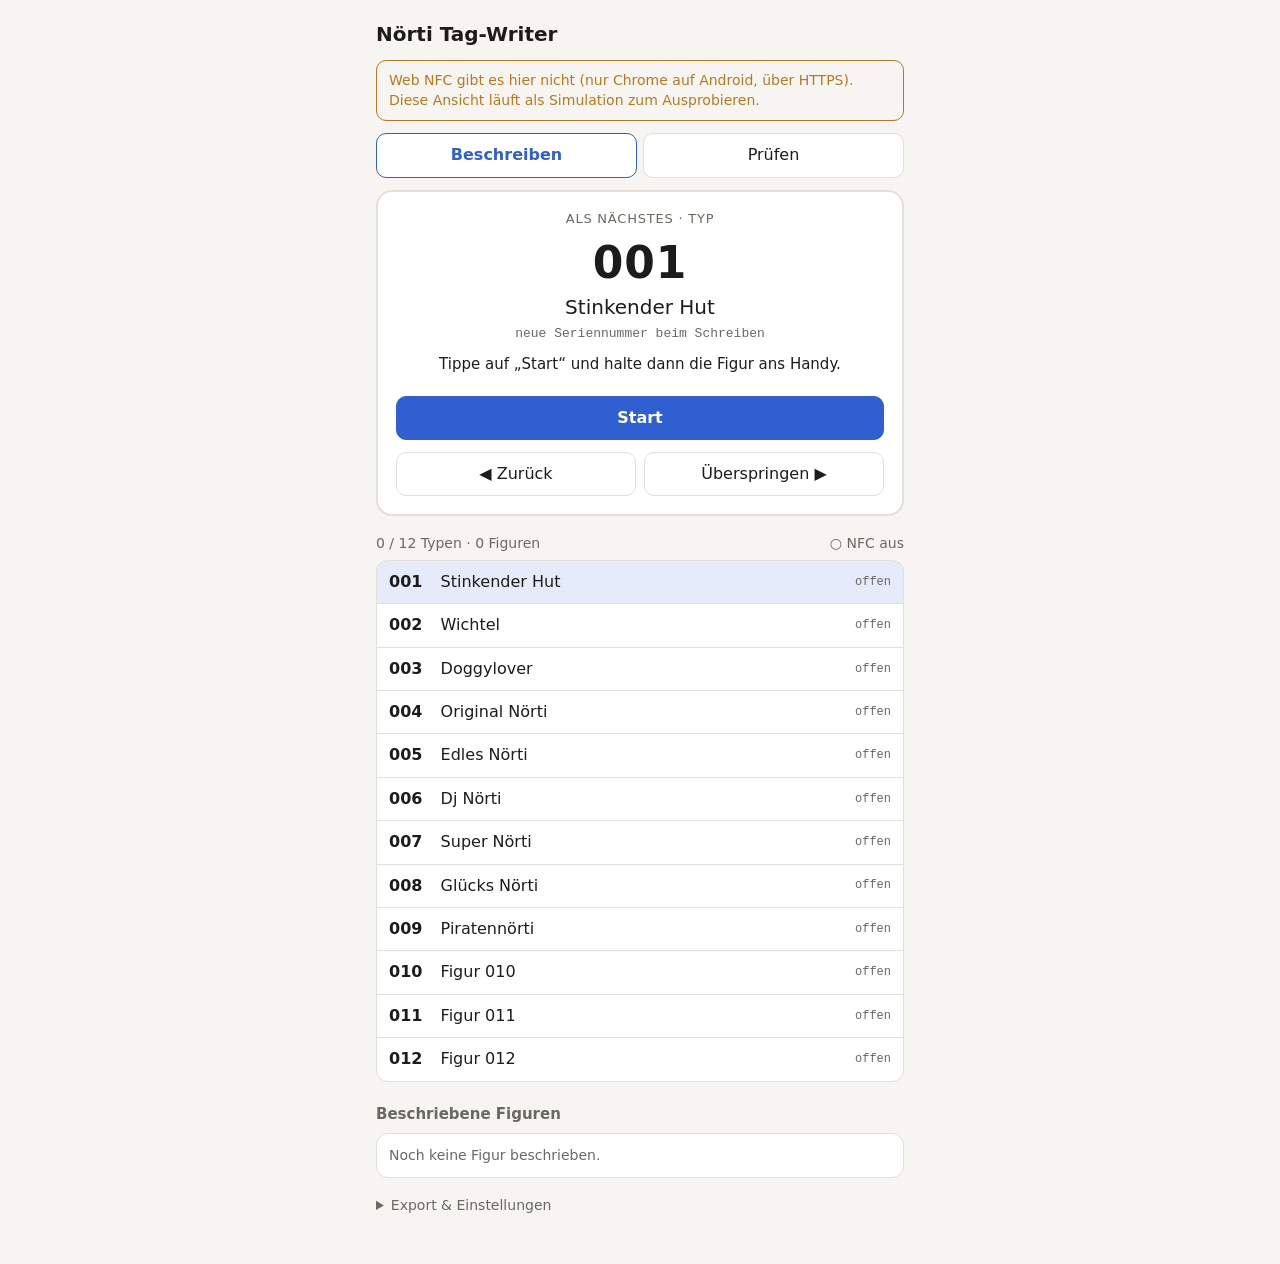
==== commit ff35a720: "Nörti Arena als installierbare App (PWA)" ====
--- a/index.html
+++ b/index.html
@@ -4,6 +4,7 @@
 <meta charset="utf-8">
 <meta name="viewport" content="width=device-width, initial-scale=1, viewport-fit=cover">
 <title>Nörti Tag-Writer</title>
+<link rel="icon" type="image/png" sizes="32x32" href="app/icons/favicon-32.png">
 <style>
   :root {
     --bg: #f6f5f2; --card: #ffffff; --ink: #1d1c1a; --muted: #6b6862; --line: #e3e0da;
@@ -14,6 +15,7 @@
       --accent: #7aa2ff; --ok: #4cc283; --warn: #e0a84a; --err: #ff6b5b; }
   }
   * { box-sizing: border-box; }
+  [hidden] { display: none !important; }
   body { margin: 0; background: var(--bg); color: var(--ink);
     font: 16px/1.4 system-ui, -apple-system, "Segoe UI", Roboto, sans-serif; }
   main { max-width: 560px; margin: 0 auto; padding: 16px 16px 48px; }
@@ -71,6 +73,7 @@
     <div class="name" id="nowName"></div>
     <div class="sub" id="nowSub"></div>
     <div class="status" id="status">Tippe auf „Start“ und halte dann die Figur ans Handy.</div>
+    <div id="admin" hidden style="text-align:left;border-top:1px solid var(--line);padding:12px 0 4px;margin-bottom:12px;font-size:14px;display:flex;flex-direction:column;gap:8px"></div>
     <button id="start" class="primary" style="width:100%">Start</button>
     <div class="row">
       <button id="prev">◀ Zurück</button>
@@ -96,6 +99,15 @@
       <button id="copy">Liste kopieren (CSV)</button>
       <button id="dl">CSV herunterladen</button>
     </div>
+    <p style="margin-top:16px"><b>Datenbank</b> – Figuren werden mit der Admin-PIN eingetragen. Die PIN bleibt nur auf diesem Handy.</p>
+    <div class="row">
+      <input id="pin" type="password" inputmode="numeric" autocomplete="off" placeholder="Admin-PIN" aria-label="Admin-PIN"
+             style="font:inherit;padding:10px 12px;border-radius:10px;border:1px solid var(--line);background:var(--card);color:var(--ink);min-width:0">
+      <button id="pinSave">PIN prüfen &amp; merken</button>
+    </div>
+    <div class="row"><button id="regAll">Offene Figuren eintragen</button></div>
+    <p><a href="editor/">Spieldaten-Editor öffnen</a> (Regeln, Lebenspunkte, Attacken)</p>
+    <p id="dbStatus" style="min-height:1.4em"></p>
     <div class="row"><button id="reset">Liste auf diesem Handy löschen</button></div>
     <div class="row" id="resetConfirm" hidden>
       <button id="resetYes">Ja, löschen</button>
@@ -113,7 +125,9 @@
   const dec = new TextDecoder();
   const SIM = !('NDEFReader' in window);
 
-  let cfg = { baseUrl: '' }, types = [], log = [];
+  const PIN_STORE = 'noerti-tagwriter-pin';
+  let cfg = { baseUrl: '' }, db = null, types = [], log = [];
+  let pin = ''; try { pin = localStorage.getItem(PIN_STORE) || ''; } catch {}
   let cur = 0, mode = 'write', reader = null, active = false, busy = false;
   let lastWrite = null, overwriteArmed = null, wakeLock = null;
   const simTags = {}; let simLast = null;
@@ -124,6 +138,75 @@
   const live = () => log.filter((e) => !e.replaced);
   const countOf = (t) => live().filter((e) => e.t === t).length;
   const bySerial = (s) => log.find((e) => e.s === s && !e.replaced);
+
+  // ---------- Datenbank (Supabase) ----------
+  async function rpc(fn, body) {
+    if (!db) throw new Error('config.json fehlt');
+    const r = await fetch(`${db.supabaseUrl}/rest/v1/rpc/${fn}`, {
+      method: 'POST',
+      headers: { apikey: db.supabaseKey, 'Content-Type': 'application/json' },
+      body: JSON.stringify(body)
+    });
+    const data = await r.json().catch(() => null);
+    if (!r.ok) throw new Error((data && data.message) || `HTTP ${r.status}`);
+    return data;
+  }
+  const pending = () => live().filter((e) => !e.registered && !e.sim);
+  const esc = (s) => String(s ?? '').replace(/[&<>"']/g, (c) => ({ '&': '&amp;', '<': '&lt;', '>': '&gt;', '"': '&quot;', "'": '&#39;' }[c]));
+
+  // Prüfen-Modus: Datenbank-Stand der Figur + Auslieferungszustand
+  async function showAdmin(s, t) {
+    const box = $('#admin'); box.hidden = false;
+    if (SIM) { box.innerHTML = '<span>Simulation – keine Datenbank.</span>'; return; }
+    box.innerHTML = '<span>Datenbank wird gefragt …</span>';
+    let f;
+    try { f = await rpc('get_figure', { p_serial: s }); }
+    catch (e) { box.textContent = 'Datenbank nicht erreichbar: ' + e.message; return; }
+    if (!f) {
+      box.innerHTML = '<span><b>Nicht in der Datenbank.</b></span><button id="admReg">Jetzt eintragen</button>';
+      $('#admReg').onclick = async () => {
+        if (!pin) { box.insertAdjacentHTML('beforeend', '<span>Erst unten die Admin-PIN speichern.</span>'); return; }
+        try { await rpc('register_figures', { p_items: [{ s, t }], p_pin: pin }); const e = bySerial(s); if (e) { e.registered = true; save(); render(); } showAdmin(s, t); }
+        catch (e) { box.insertAdjacentHTML('beforeend', `<span style="color:var(--err)">${esc(e.message)}</span>`); }
+      };
+      return;
+    }
+    const fresh = !f.owner_name && !f.nickname && !f.bio && !f.xp && !f.wins && !f.losses && !(f.images || []).length;
+    if (fresh) { box.innerHTML = '<span><b>Auslieferungszustand ✓</b> – noch kein Besitzer, kein Name, Level 1.</span>'; return; }
+    box.innerHTML = `
+      <span><b>${esc(f.nickname || '(ohne Namen)')}</b> · Lv ${f.level} · ${f.wins}:${f.losses} · ${(f.images || []).length} Foto(s)<br>
+      Besitzer: ${esc(f.owner_name || 'niemand')}${f.wahlen && Object.keys(f.wahlen).length ? `<br>Level-Wahlen: ${Object.keys(f.wahlen).length}` : ''}</span>
+      ${f.wahlen && Object.keys(f.wahlen).length ? '<button id="admWahl">Nur Level-Wahlen zurücksetzen</button>' : ''}
+      <button id="admReset">Auf Auslieferungszustand zurücksetzen</button>`;
+    const wb = $('#admWahl');
+    if (wb) wb.onclick = async (ev) => {
+      if (!pin) { box.insertAdjacentHTML('beforeend', '<span>Erst unten die Admin-PIN speichern.</span>'); return; }
+      ev.target.disabled = true;
+      try { await rpc('reset_wahlen', { p_serial: s, p_pin: pin }); say('ok', `${label(t)}: Level-Wahlen zurückgesetzt – der Besitzer wählt beim nächsten Kampf neu.`); showAdmin(s, t); }
+      catch (e) { ev.target.disabled = false; box.insertAdjacentHTML('beforeend', `<span style="color:var(--err)">${esc(/function|schema cache/i.test(e.message) ? 'SQL-Nachtrag 006 fehlt noch' : e.message)}</span>`); }
+    };
+    let armed = false;
+    $('#admReset').onclick = async (ev) => {
+      if (!pin) { box.insertAdjacentHTML('beforeend', '<span>Erst unten die Admin-PIN speichern.</span>'); return; }
+      if (!armed) { armed = true; ev.target.textContent = 'Wirklich? Besitzer, Name, Text, Fotos, Level und Kämpfe werden gelöscht – nochmal tippen'; ev.target.style.color = 'var(--err)'; return; }
+      ev.target.disabled = true;
+      try { await rpc('reset_figure', { p_serial: s, p_pin: pin }); say('ok', `${label(t)} ist wieder im Auslieferungszustand.`); showAdmin(s, t); }
+      catch (e) { ev.target.disabled = false; box.insertAdjacentHTML('beforeend', `<span style="color:var(--err)">${esc(e.message)}</span>`); }
+    };
+  }
+  function dbSay(text, kind) { const p = $('#dbStatus'); p.textContent = text; p.style.color = kind === 'err' ? 'var(--err)' : kind === 'ok' ? 'var(--ok)' : ''; }
+  async function registerPending(quiet) {
+    const items = pending();
+    if (!items.length) { if (!quiet) dbSay('Alle Figuren sind eingetragen.', 'ok'); return; }
+    if (!pin) { dbSay(`${items.length} Figur(en) noch nicht in der Datenbank – PIN eingeben.`); return; }
+    try {
+      await rpc('register_figures', { p_items: items.map((e) => ({ s: e.s, t: e.t })), p_pin: pin });
+      items.forEach((e) => { e.registered = true; }); save(); render();
+      dbSay(`${items.length} Figur(en) in der Datenbank eingetragen ✓`, 'ok');
+    } catch (e) {
+      dbSay('Eintragen fehlgeschlagen: ' + e.message + (navigator.onLine ? '' : ' (offline – später nochmal)'), 'err');
+    }
+  }
 
   // ---------- Seriennummer ----------
   function newSerial() {
@@ -184,6 +267,7 @@
         const known = bySerial(found.s);
         say('ok', `Figur ${label(found.t)} · Seriennummer ${found.s}` + (known ? '' : ' (nicht in der Liste auf diesem Handy)'));
         $('#nowId').textContent = found.t || '?'; $('#nowName').textContent = typeById(found.t)?.name || ''; $('#nowSub').textContent = found.s;
+        showAdmin(found.s, found.t);
       } else {
         say('warn', found.empty ? 'Leerer Tag – noch nicht beschrieben.' : found.legacy ? `Altes Format (${label(found.legacy)}), noch ohne Seriennummer.` : 'Tag hat fremden Inhalt (kein Nörti).');
         $('#nowId').textContent = '?'; $('#nowName').textContent = ''; $('#nowSub').textContent = 'UID ' + uid;
@@ -206,7 +290,7 @@
     // Tag hat schon eine Seriennummer
     if (found.s) {
       if (found.t === f.id) {
-        if (!bySerial(found.s)) { log.push({ s: found.s, t: found.t, uid, time: new Date().toISOString(), verified: true, imported: true }); save(); }
+        if (!bySerial(found.s)) { log.push({ s: found.s, t: found.t, uid, time: new Date().toISOString(), verified: true, imported: true, sim: SIM || undefined }); save(); if (!SIM) registerPending(true); }
         lastWrite = { uid, s: found.s, t: found.t };
         cur = nextOpen(cur + 1); render();
         say('ok', `Ist schon ${label(found.t)} (${found.s}) – nichts geändert.`);
@@ -227,8 +311,9 @@
       if (SIM) { simTags[uid] = message(f.id, s); await new Promise((r) => setTimeout(r, 250)); }
       else await reader.write(message(f.id, s), { overwrite: true });
       for (const e of log) if ((e.uid === uid || (found.s && e.s === found.s)) && !e.replaced) e.replaced = true;
-      log.push({ s, t: f.id, uid, time: new Date().toISOString(), verified: false });
+      log.push({ s, t: f.id, uid, time: new Date().toISOString(), verified: false, sim: SIM || undefined });
       save();
+      if (!SIM) registerPending(true);
       lastWrite = { uid, s, t: f.id }; overwriteArmed = null;
       cur = nextOpen(cur + 1);
       render();
@@ -302,7 +387,7 @@
       li.children[0].textContent = e.t;
       li.children[1].textContent = e.s + (e.replaced ? ' (überschrieben)' : '');
       li.children[1].style.fontFamily = 'ui-monospace, monospace';
-      li.children[2].textContent = e.replaced ? '' : e.verified ? '✓✓ geprüft' : '✓';
+      li.children[2].textContent = e.replaced ? '' : (e.verified ? '✓✓ geprüft' : '✓') + (e.sim ? ' · Simulation' : e.registered ? ' · DB' : ' · nicht in DB');
       if (!e.replaced) li.children[2].classList.add('ok');
       wl.appendChild(li);
     });
@@ -310,14 +395,14 @@
 
   // ---------- Export ----------
   function csv() {
-    const rows = [['seriennummer', 'typ', 'name', 'tag_uid', 'zeit', 'geprueft']];
-    for (const e of live()) rows.push([e.s, e.t, typeById(e.t)?.name || '', e.uid, e.time, e.verified ? 'ja' : '']);
+    const rows = [['seriennummer', 'typ', 'name', 'tag_uid', 'zeit', 'geprueft', 'in_db']];
+    for (const e of live()) if (!e.sim) rows.push([e.s, e.t, typeById(e.t)?.name || '', e.uid, e.time, e.verified ? 'ja' : '', e.registered ? 'ja' : '']);
     return rows.map((r) => r.map((c) => /[;"\n]/.test(c) ? `"${c.replace(/"/g, '""')}"` : c).join(';')).join('\n');
   }
 
   // ---------- Buttons ----------
   $('#start').onclick = start;
-  $('#mWrite').onclick = () => { mode = 'write'; render(); say('', types[cur] ? `Halte eine Figur vom Typ ${types[cur].id} ans Handy.` : 'Jeder Typ hat eine Figur.'); };
+  $('#mWrite').onclick = () => { mode = 'write'; $('#admin').hidden = true; render(); say('', types[cur] ? `Halte eine Figur vom Typ ${types[cur].id} ans Handy.` : 'Jeder Typ hat eine Figur.'); };
   $('#mCheck').onclick = () => { mode = 'check'; render(); $('#nowId').textContent = '?'; $('#nowName').textContent = ''; $('#nowSub').textContent = ''; say('', active ? 'Halte eine Figur ans Handy.' : 'Erst „Start“ tippen.'); };
   $('#prev').onclick = () => { cur = Math.max(0, cur - 1); lastWrite = null; overwriteArmed = null; render(); say('', `Halte eine Figur vom Typ ${types[cur].id} ans Handy.`); };
   $('#skip').onclick = () => { cur = Math.min(types.length, cur + 1); lastWrite = null; overwriteArmed = null; render(); say('', types[cur] ? `Halte eine Figur vom Typ ${types[cur].id} ans Handy.` : 'Ende der Liste.'); };
@@ -327,6 +412,18 @@
     a.href = URL.createObjectURL(new Blob([csv()], { type: 'text/csv' }));
     a.download = 'noerti-seriennummern.csv'; a.click(); setTimeout(() => URL.revokeObjectURL(a.href), 1000);
   };
+  $('#pin').value = pin;
+  $('#pinSave').onclick = async () => {
+    const v = $('#pin').value.trim();
+    if (!v) { dbSay('Bitte PIN eingeben.', 'err'); return; }
+    try {
+      await rpc('register_figures', { p_items: [], p_pin: v });
+      pin = v; try { localStorage.setItem(PIN_STORE, v); } catch {}
+      dbSay('PIN stimmt ✓ – neue Figuren werden ab jetzt automatisch eingetragen.', 'ok');
+      registerPending(true);
+    } catch (e) { dbSay('PIN abgelehnt: ' + e.message, 'err'); }
+  };
+  $('#regAll').onclick = () => { if (SIM) { dbSay('In der Simulation wird nichts eingetragen.'); return; } registerPending(false); };
   $('#reset').onclick = () => { $('#resetConfirm').hidden = false; };
   $('#resetNo').onclick = () => { $('#resetConfirm').hidden = true; };
   $('#resetYes').onclick = () => { log = []; save(); cur = 0; lastWrite = null; $('#resetConfirm').hidden = true; render(); say('', 'Liste gelöscht. Die Tags selbst bleiben beschrieben.'); };
@@ -340,10 +437,24 @@
     b.textContent = 'Web NFC gibt es hier nicht (nur Chrome auf Android, über HTTPS). Diese Ansicht läuft als Simulation zum Ausprobieren.';
   }
   load();
-  fetch('figuren.json', { cache: 'no-store' }).then((r) => r.json()).then((d) => {
+  const cfgP = fetch('config.json', { cache: 'no-store' }).then((r) => r.json()).then((d) => {
+    db = d;
+    if (!SIM && pending().length) dbSay(`${pending().length} Figur(en) noch nicht in der Datenbank.`);
+  }).catch(() => dbSay('config.json fehlt – Datenbank nicht verbunden.', 'err'));
+  const figP = fetch('figuren.json', { cache: 'no-store' }).then((r) => r.json()).then((d) => {
     cfg = d; types = d.figuren || [];
     cur = nextOpen(0); render();
   }).catch(() => say('err', 'figuren.json konnte nicht geladen werden.'));
+  // Typ-Namen aus der Nörti Werkstatt (Spieldaten) überschreiben figuren.json – gleiche Regel wie app/common.js
+  Promise.all([cfgP, figP]).then(async () => {
+    let g = null; try { g = await rpc('get_game_data', {}); } catch {}
+    let data = g && g.data && g.data.format >= 2 ? g.data : null;
+    if (!data) { try { data = await fetch('spieldaten.json', { cache: 'no-store' }).then((r) => r.json()); } catch {} }
+    const t = (data && data.typen) || {};
+    if (!types.some((x) => t[x.id] && t[x.id].name)) return;
+    types = types.map((x) => (t[x.id] && t[x.id].name ? { ...x, name: t[x.id].name } : x));
+    render();
+  });
 })();
 </script>
 </body>
